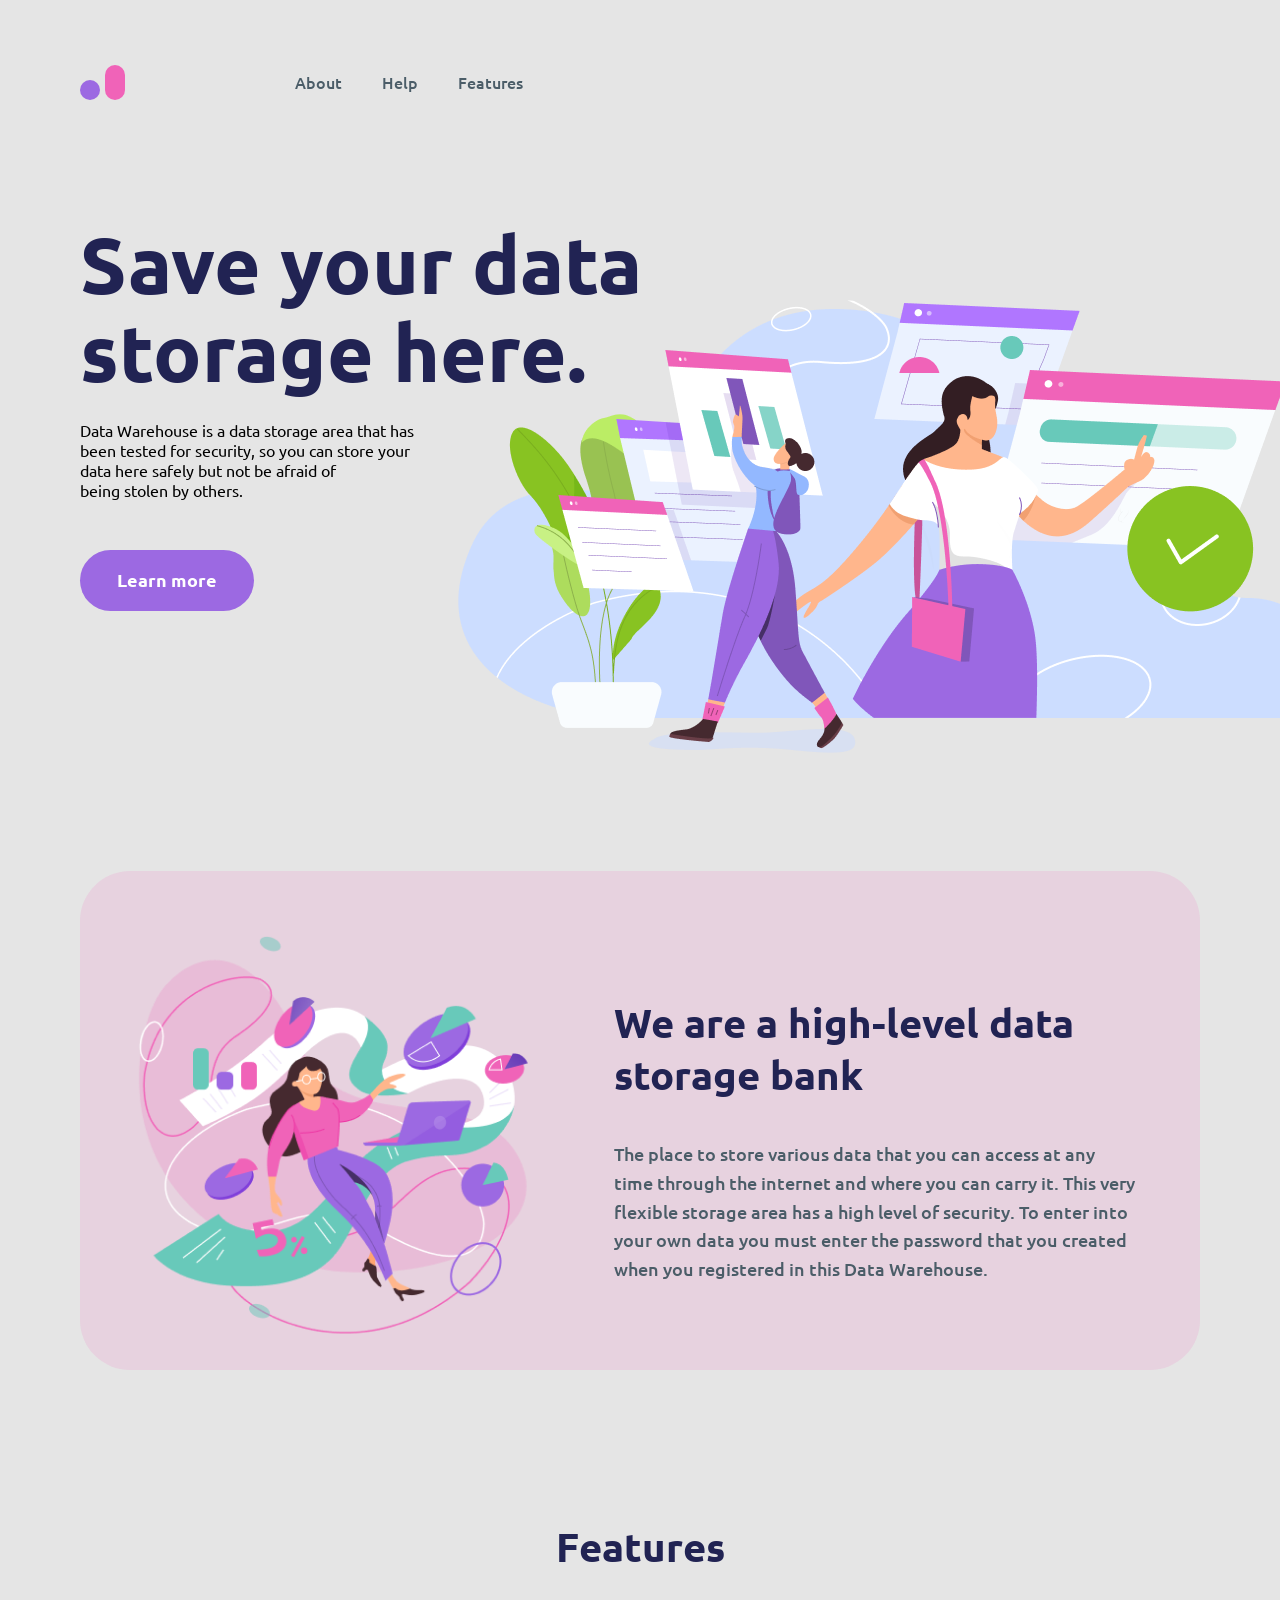
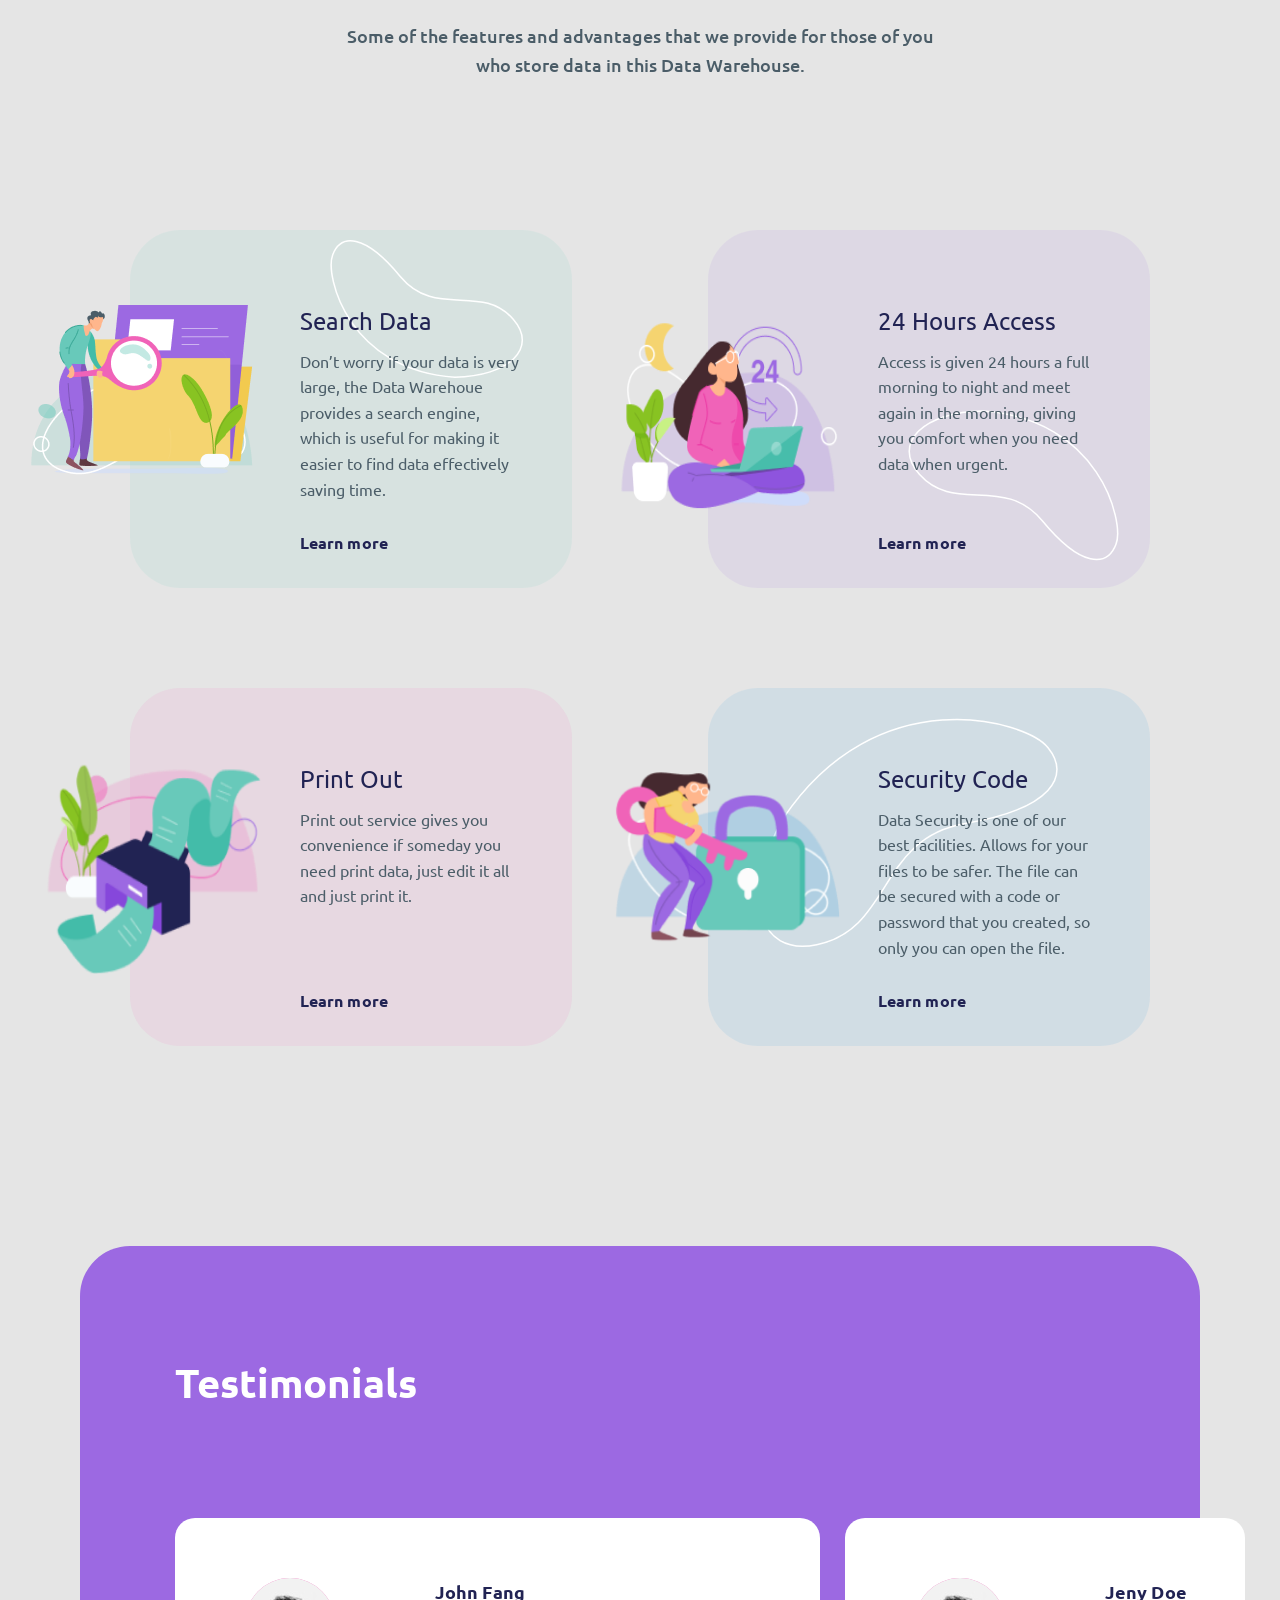
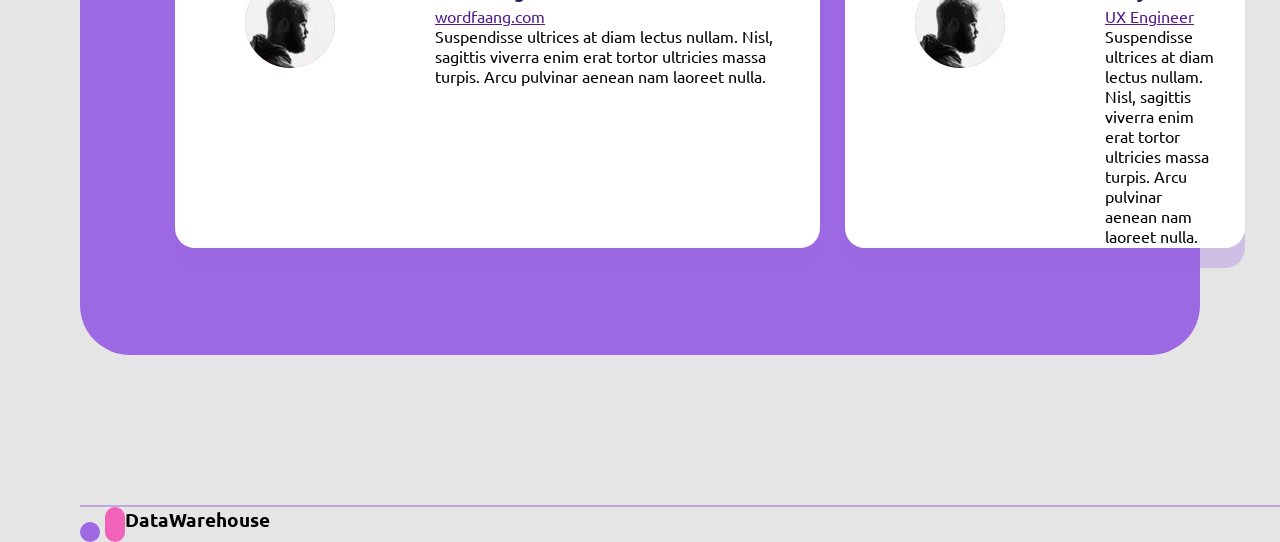
==== index.html @ 1b9391fa "first commit" ====
<!DOCTYPE html>
<html lang="en">

<head>
  <meta charset="UTF-8">
  <meta http-equiv="X-UA-Compatible" content="IE=edge">
  <meta name="viewport" content="width=device-width, initial-scale=1.0">
  <meta name="description" content="Data Warehouse is a data storage area that has been
  tested for security, so you can store your data here
  safely but not be afraid of being stolen by others.">
  <meta name="keywords" content="warehouse, save, data, security, storage, area">
  <link rel="preconnect" href="https://fonts.googleapis.com">
  <link rel="preconnect" href="https://fonts.gstatic.com" crossorigin>
  <link href="https://fonts.googleapis.com/css2?family=Ubuntu:ital,wght@0,400;0,700;1,500&display=swap"
    rel="stylesheet">
  <link rel="stylesheet" href="style.css">
  <title>Warehouse - Save your data storage here.</title>
</head>

<body>
  <div class="container">
    <header class="header">
      <div class="header_container">
        <div class="header_logo">
          <div class="header_logo-1"></div>
          <div class="header_logo-2"></div>
        </div>
  
        <nav class="header_nav">
          <ul>
            <li><a href="">About</a></li>
            <li><a href="">Help</a></li>
            <li><a href="#Features">Features</a></li>
          </ul>
        </nav>
      </div>
  
      <div class="wrapper">
        <div class="header_title">
          <h1>Save your data storage here.</h1>
          <p class="header_title-description">Data Warehouse is a data storage area that has been
            tested for security, so you can store your data here
            safely but not be afraid of <br> being stolen by others.</p>
          <a href="#Features" class="bottom">Learn more</a>
        </div>
        <div class="header_container-img">
          <img src="img/image1.png" alt="" class="container-img" width: 885px>
        </div>
      </div>
    </header>
    <section class="slogan">
      <div>
        <img src="img/image2.png" class="slogan_img" alt="">
      </div>
      <div class="slogan_title">
        <h2>We are a high-level data storage bank</h2>
        <p class="slogan_title-subtitle">The place to store various data that you can access at any time through the
          internet and where you can carry
          it.
          This very flexible storage area has a high level of security. To enter into your own data you must enter the
          password that you created when you registered in this Data Warehouse. </p>
      </div>
    </section>
    <section class="Features">
      <h2 class="Features_title" id="Features">Features</h2>
      <p class="Features_subtitle">Some of the features and advantages that we provide for those of you <br> who store
        data in this Data Warehouse.</p>
      <div class="Features_box">
        <div class="Features_box-background">
          <div class="Features_box-card card1">
            <img src="img/image3.png" alt="">
            <div>
              <h3>Search Data</h3>
              <p>Don’t worry if your data is very large, the Data Warehoue provides a search engine, which is useful for
                making it easier to find data effectively saving time.</p>
              <a href="">Learn more</a>
            </div>
          </div>
        </div>
  
        <div class="Features_box-card card2">
          <img src="img/image4.png" alt="">
          <div>
            <h3>24 Hours Access</h3>
            <p>Access is given 24 hours a full morning to night and
              meet again in the morning, giving you comfort when
              you need data when urgent.</p>
            <a href="">Learn more</a>
          </div>
        </div>
  
        <div class="Features_box-card card3">
          <img src="img/image5.png" alt="">
          <div>
            <h3>Print Out</h3>
            <p>Print out service gives you convenience if someday
              you need print data, just edit it all and just print it.</p>
            <a href="">Learn more</a>
          </div>
        </div>
  
        <div class="Features_box-card card4 ">
          <img src="img/image6.png" alt="">
          <div>
            <h3>Security Code</h3>
            <p>Data Security is one of our best facilities. Allows for your files
              to be safer. The file can be secured with a code or password that
              you created, so only you can open the file.</p>
            <a href="">Learn more</a>
          </div>
        </div>
      </div>
    </section>
    <section class="slider">
      <h3 class="slider_header">Testimonials</h3>
      <div class="slider_wrap">
        <div class="slider_wrap-items">
          <div>
            <img src="img/Ellipse76.svg" alt="">
          </div>
          <div class="inner">
            <p class="name">John Fang </p>
            <a href="">wordfaang.com</a>
            <p class="subtitle">Suspendisse ultrices at diam lectus nullam. 
              Nisl, sagittis viverra enim erat tortor ultricies massa turpis. Arcu pulvinar aenean nam laoreet nulla.</p>
          </div>
          <div class="slider_wrap-items2">
            <div>
              <img src="img/Ellipse76.svg" alt="">
            </div>
            <div class="inner">
              <p class="name">Jeny Doe </p>
              <a href="">UX Engineer</a>
              <p class="subtitle">Suspendisse ultrices at diam lectus nullam. 
                Nisl, sagittis viverra enim erat tortor ultricies massa turpis. Arcu pulvinar aenean nam laoreet nulla.</p>
            </div>
        </div>
      </div>
    </section>
    <div class="line"></div>
    <footer>
      <div class="footer_wrap">
        <div class="header_logo">
          <div class="header_logo-1"></div>
          <div class="header_logo-2"></div>
        </div>
        <h3>DataWarehouse</h3>
      </div>
    </footer>
  </div>
  
</body>

</html>
---- style.css ----
* {
  padding: 0;
  margin: 0;
}

body {
  box-sizing: border-box;
  font-family: "Ubuntu", sans-serif;
  background: #e5e5e5;
}
.container {
  max-width: 1120px;
  margin: 0 auto;
}

.header {
  margin: 65px auto;
  width: 1248px;
}

.header_container {
  display: flex;
}

.header_logo {
  position: relative;
  display: flex;
  background-position-y: bottom;
}

.header_logo-1 {
  position: absolute;
  top: 15px;
  border-radius: 50%;
  width: 20px;
  height: 20px;
  background-color: #9c69e2;
  background-position-y: bottom;
}

.header_logo-2 {
  margin-left: 25px;
  width: 20px;
  height: 35px;
  background: #f063b8;
  border-radius: 20px;
}

.header_nav {
  align-items: center;
  margin-left: 150px;
  display: flex;
  color: #4b5d68;
  font-weight: 500;
}

.header_nav ul {
  display: flex;
}

.header_nav li {
  margin: 0 20px;
  display: block;
  list-style-type: none;
  font-weight: 500;
  line-height: 160%;

  color: #4b5d68;
  transition: 0.3s;
}

li:hover {
  font-weight: 700;
}

.header_nav a {
  text-decoration: none;
  color: #4b5d68;
}

.wrapper {
  position: relative;
  margin-top: 200px;
  display: flex;
  justify-content: space-around;
}

.header_title {
  margin-top: 120px;
}
h1 {
  position: absolute;
  width: 645px;
  height: 184px;
  top: -80px;
  font-weight: bold;
  font-size: 80px;
  line-height: 110%;
  align-items: center;
  color: #212353;
}

header_title-description {
  /* z-index: 2; */
  font-weight: 500;
  font-size: 18px;
  line-height: 160%;
  color: #4b5d68;
}

.bottom {
  position: absolute;
  margin-top: 50px;
  background: #9c69e2;
  border-radius: 50px;
  font-weight: 800;
  font-size: 18px;
  line-height: 160%;
  align-items: center;
  text-align: center;
  text-decoration: none;
  color: #ffffff;
  padding: 16px 37px;
  scroll-behavior: smooth;
}

/* html {
  scroll-behavior: smooth;
} */

.slogan {
  width: 1120px;
  display: flex;
  margin: 100px auto 150px;
  background: rgba(240, 99, 184, 0.15);
  border-radius: 50px;
}

.slogan_img {
  transition: transform 1s ease-in-out;
}

.slogan_img:hover {
  transform: rotate(360deg);
}

.slogan_title h2 {
  margin: 125px 65px 40px;
  font-weight: bold;
  font-size: 40px;
  line-height: 130%;
  display: flex;
  align-items: center;
  color: #212353;
}

.slogan_title-subtitle {
  margin: 0 65px;
  font-weight: 500;
  font-size: 18px;
  line-height: 160%;
  color: #4b5d68;
}

.Features {
  scroll-behavior: smooth;
  margin: 0 auto;
  width: 1120px;
}

.Features_title {
  font-weight: bold;
  font-size: 40px;
  line-height: 130%;
  text-align: center;
  color: #212353;
}

.Features_subtitle {
  margin: 50px auto 100px;
  font-weight: 500;
  font-size: 18px;
  line-height: 160%;
  text-align: center;
  color: #4b5d68;
}

.Features_box {
  margin: auto;
  display: flex;
  justify-content: space-between;
  flex-wrap: wrap;
}

.Features_box-card {
  position: relative;
  z-index: 3;
  width: 442px;
  margin: 50px;
  height: 358px;
  display: flex;
  /* background-color: #68c9ba; */
  border-radius: 50px;
}

.Features_box-card img {
  position: absolute;
  top: 75px;
  right: 310px;
  width: 232px;
  height: 211px;
}

.Features_box-card h3 {
  position: absolute;
  top: 75px;
  left: 170px;
  font-weight: normal;
  font-size: 24px;
  line-height: 130%;
  display: flex;
  align-items: center;

  color: #212353;
}

.Features_box-card p {
  position: absolute;
  width: 220px;
  height: 160px;
  left: 170px;
  top: 119px;
  font-size: 16px;
  line-height: 160%;
  color: #4b5d68;
}

.Features_box-card a {
  position: absolute;
  left: 170px;
  top: 300px;
  align-items: center;
  letter-spacing: 0.005em;
  font-weight: 900;
  text-decoration: none;
  line-height: 160%;
  color: #212353;
}

.card1 {
  background: rgba(104, 201, 186, 0.1);
  background-image: url(img/Vector\ 56.1.svg);
  background-repeat: no-repeat;
  background-position: 200px 10px;
}

.card2 {
  background: rgba(156, 105, 226, 0.1);
  background-image: url(img/Vector\ 56.2.svg);
  background-repeat: no-repeat;
  background-position: 200px 180px;
}

.card3 {
  background: rgba(240, 99, 184, 0.1);
}

.card4 {
  background: rgba(45, 156, 219, 0.1);
  background-image: url(img/Vector\ 56.svg);
  background-repeat: no-repeat;
  background-position: 50px 30px;
}

.slider {
  position: relative;
  width: 1120px;
  height: 709px;
  margin: 150px auto;
  background: #9c69e2;
  border-radius: 50px;
}

.slider_header {
  padding: 110px 95px;
  font-weight: bold;
  font-size: 40px;
  line-height: 130%;
  align-items: center;
  color: #ffffff;
}

.slider_wrap-items {
  display: flex;
  position: absolute;
  width: 645px;
  height: 330px;
  margin-left: 95px;
  background: #ffffff;
  box-shadow: 0px 20px 0px rgba(156, 105, 226, 0.3);
  border-radius: 20px;
}

.slider_wrap img {
  width: 90px;
  margin: 60px 70px 0;
}

.inner {
  margin: 60px 30px;
}

.name {
  font-weight: 900;
  font-size: 18px;
  line-height: 160%;
  letter-spacing: 0.005em;
  color: #212353;
}

.slider_wrap-items2 {
  display: flex;
  position: absolute;
  left: 670px;
  width: 400px;
  height: 330px;
  background: #ffffff;
  box-shadow: 0px 20px 0px rgba(156, 105, 226, 0.3);
  border-radius: 20px;
}

.line {
  width: 1200px;
  height: 2px;
  left: 0px;
  top: 3648px;
  background: #9c69e2;
  opacity: 0.5;
}

.footer_wrap {
  display: flex;
}
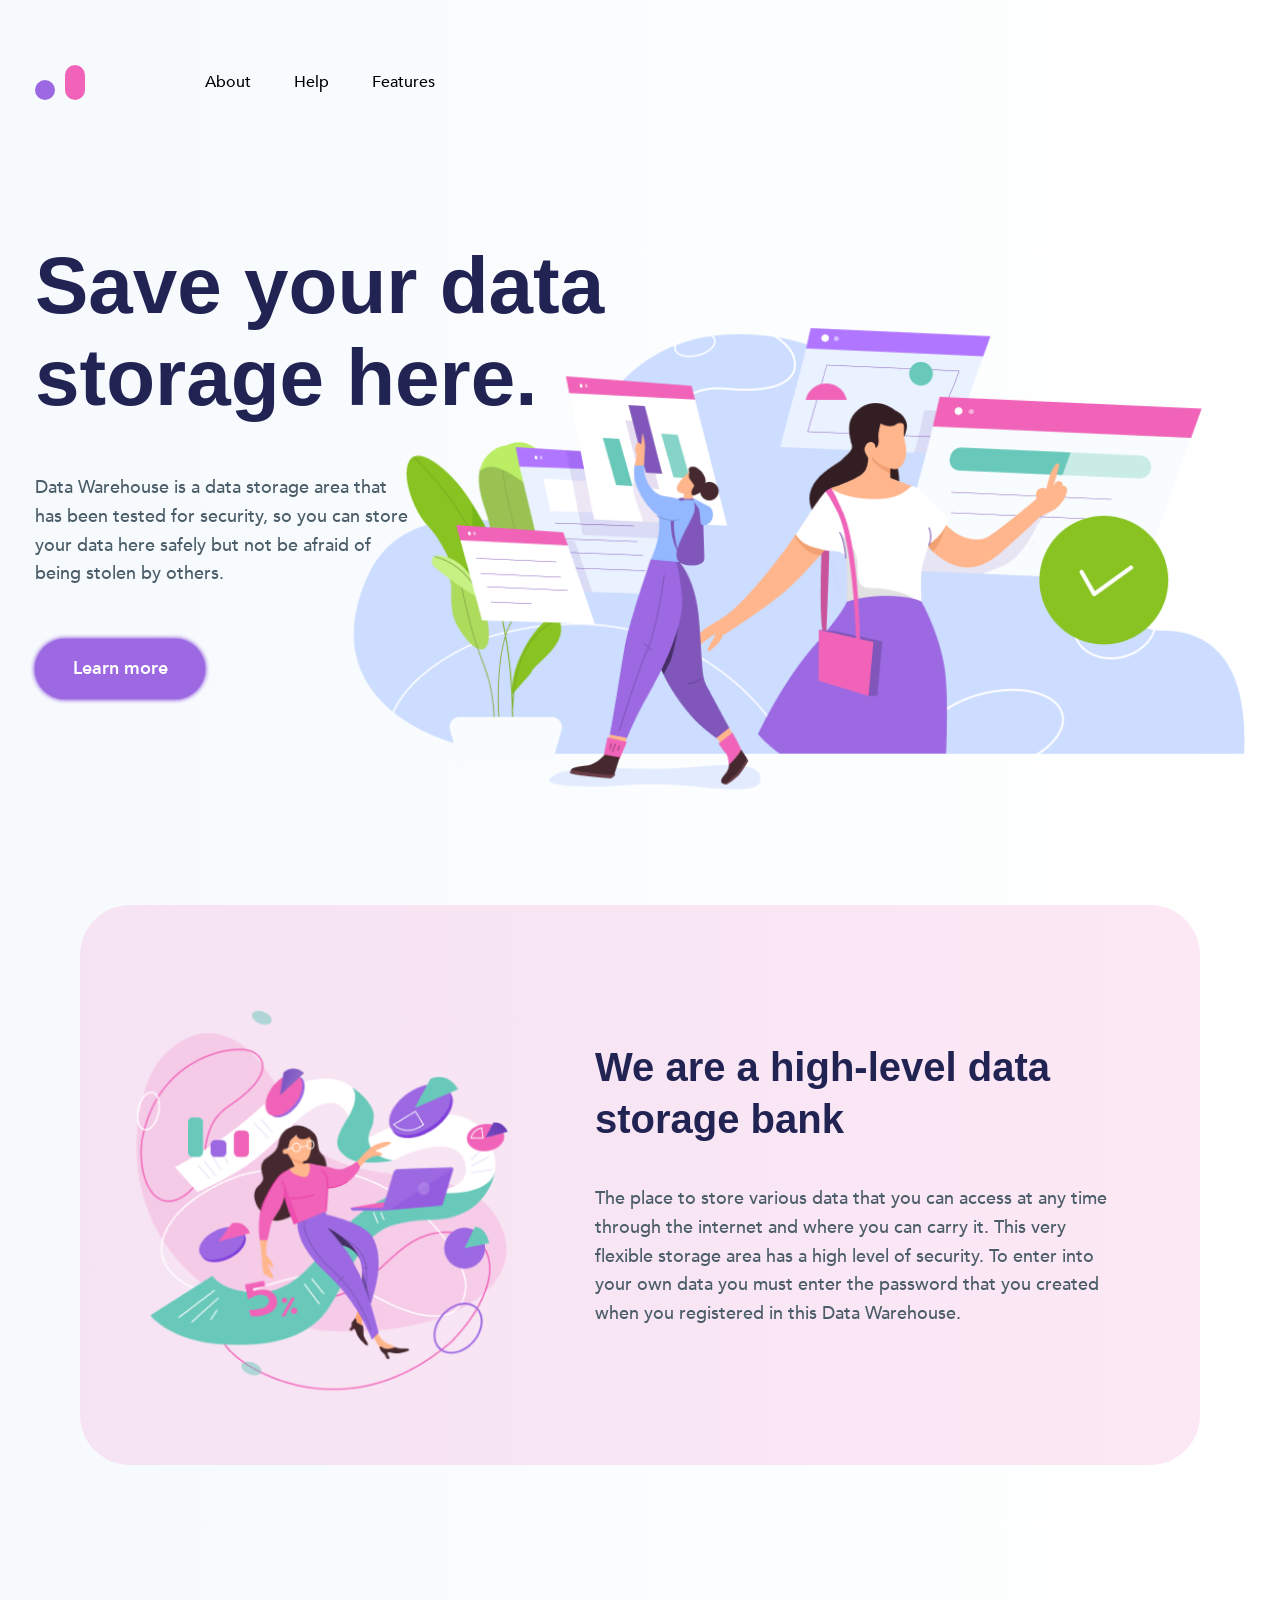
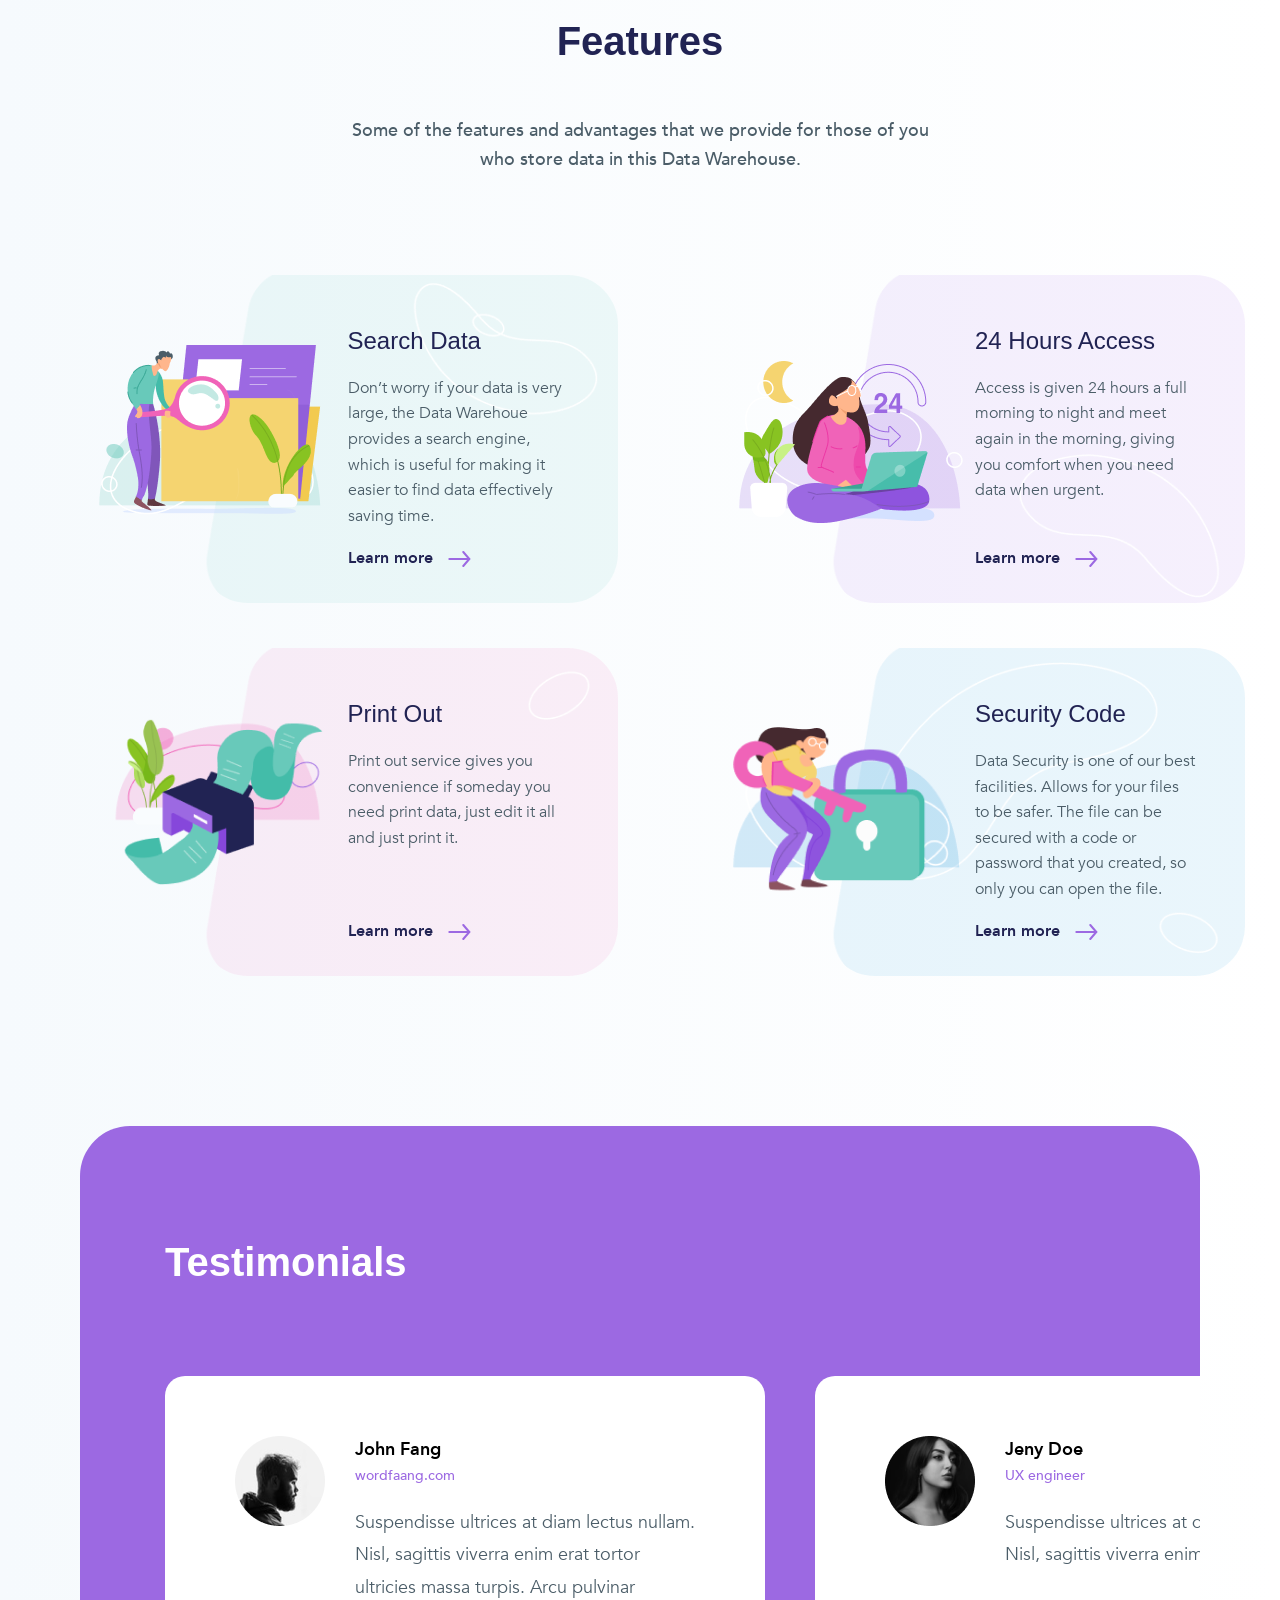
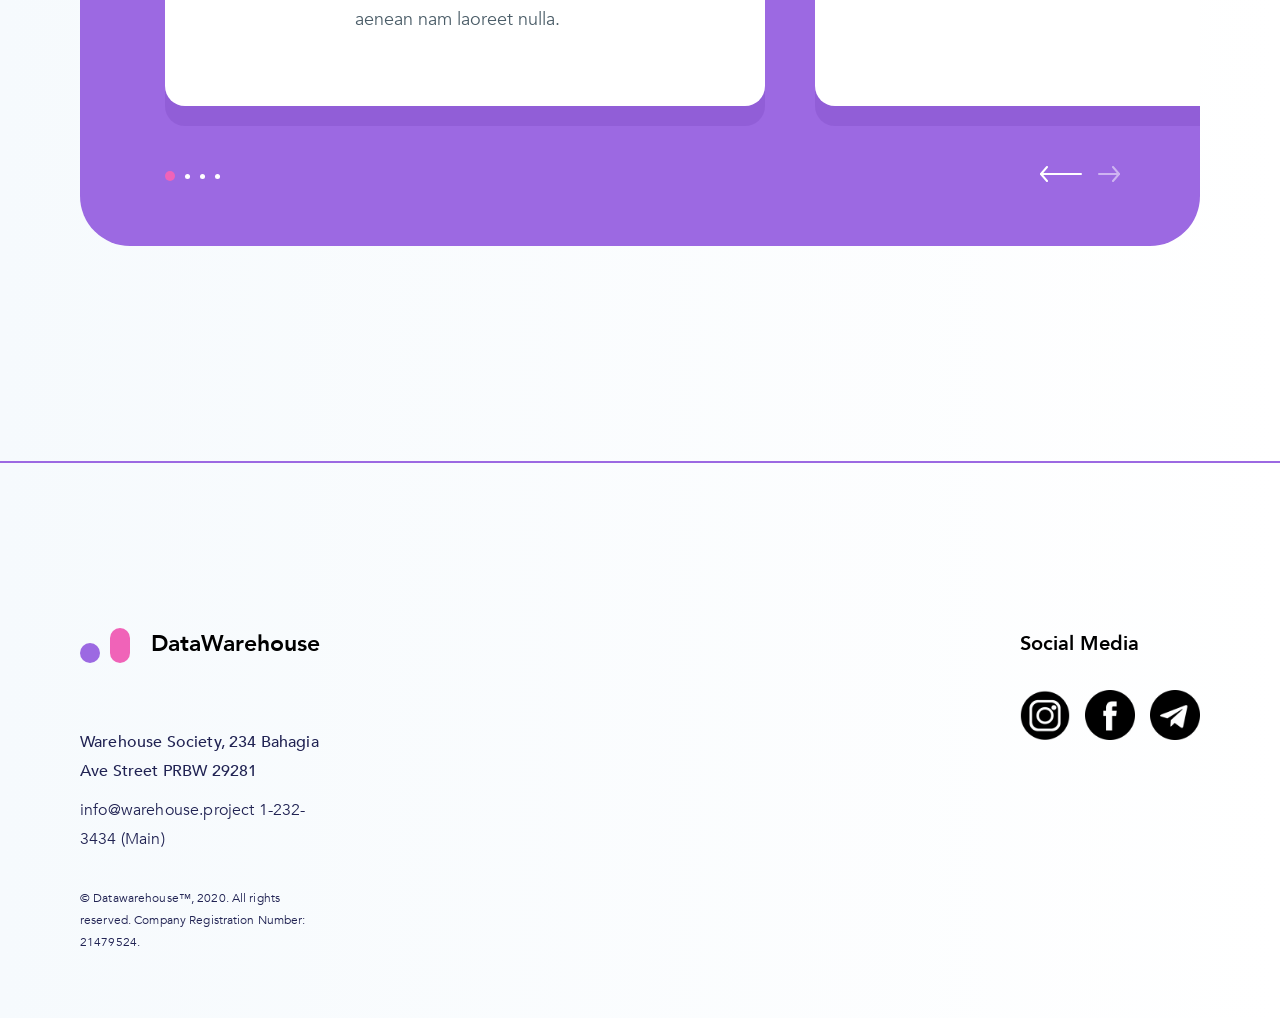
==== commit 6cd8d88a: "fix" ====
--- a/index.html
+++ b/index.html
@@ -1,154 +1,161 @@
 <!DOCTYPE html>
 <html lang="en">
-
 <head>
   <meta charset="UTF-8">
-  <meta http-equiv="X-UA-Compatible" content="IE=edge">
   <meta name="viewport" content="width=device-width, initial-scale=1.0">
   <meta name="description" content="Data Warehouse is a data storage area that has been
-  tested for security, so you can store your data here
-  safely but not be afraid of being stolen by others.">
+tested for security, so you can store your data here
+safely but not be afraid of being stolen by others.">
   <meta name="keywords" content="warehouse, save, data, security, storage, area">
-  <link rel="preconnect" href="https://fonts.googleapis.com">
-  <link rel="preconnect" href="https://fonts.gstatic.com" crossorigin>
-  <link href="https://fonts.googleapis.com/css2?family=Ubuntu:ital,wght@0,400;0,700;1,500&display=swap"
-    rel="stylesheet">
-  <link rel="stylesheet" href="style.css">
+  <meta property="og:image" content="https://avatars.mds.yandex.net/i?id=4b08911ec8e85c79b17855c3adf799e8-5299516-images-thumbs&n=13"/>
+  <meta property="og:title" content="Save your data storage here"/>
+  <meta property="og:description" content="Data Warehouse is a data storage area that has been tested for security, so you can store your data here safely but not be afraid of being stolen by others"/>
+  <link rel="shortcut icon" href="/favicon.ico" type="image/x-icon">
+  <link rel="icon" href="/favicon.ico" type="image/x-icon">
+  <link rel="stylesheet" href="./styles/index.css">
   <title>Warehouse - Save your data storage here.</title>
 </head>
-
-<body>
-  <div class="container">
-    <header class="header">
-      <div class="header_container">
-        <div class="header_logo">
-          <div class="header_logo-1"></div>
-          <div class="header_logo-2"></div>
-        </div>
-  
-        <nav class="header_nav">
-          <ul>
-            <li><a href="">About</a></li>
-            <li><a href="">Help</a></li>
-            <li><a href="#Features">Features</a></li>
-          </ul>
-        </nav>
-      </div>
-  
-      <div class="wrapper">
-        <div class="header_title">
-          <h1>Save your data storage here.</h1>
-          <p class="header_title-description">Data Warehouse is a data storage area that has been
-            tested for security, so you can store your data here
-            safely but not be afraid of <br> being stolen by others.</p>
-          <a href="#Features" class="bottom">Learn more</a>
-        </div>
-        <div class="header_container-img">
-          <img src="img/image1.png" alt="" class="container-img" width: 885px>
-        </div>
-      </div>
-    </header>
-    <section class="slogan">
-      <div>
-        <img src="img/image2.png" class="slogan_img" alt="">
-      </div>
-      <div class="slogan_title">
-        <h2>We are a high-level data storage bank</h2>
-        <p class="slogan_title-subtitle">The place to store various data that you can access at any time through the
-          internet and where you can carry
-          it.
-          This very flexible storage area has a high level of security. To enter into your own data you must enter the
-          password that you created when you registered in this Data Warehouse. </p>
-      </div>
+<body class="body">
+<div class="page">
+  <header class="header">
+    <div class="logo">
+      <div class="logo__circle"></div>
+      <div class="logo__rectangle"></div>
+    </div>
+    <nav class="navbar">
+      <a href="#about" class="navbar__item">About</a>
+      <a href="#footer" class="navbar__item">Help</a>
+      <a href="#features" class="navbar__item">Features</a>
+    </nav>
+  </header>
+  <main>
+    <section class="callToAction">
+      <h1 class="callToAction__title">Save your data storage here.</h1>
+      <p class="callToAction__descr">Data Warehouse is a data storage area that has been
+        tested for security, so you can store your data here
+        safely but not be afraid of being stolen by others.</p>
+      <a href="#features" class="callToAction__btn">Learn more</a>
     </section>
-    <section class="Features">
-      <h2 class="Features_title" id="Features">Features</h2>
-      <p class="Features_subtitle">Some of the features and advantages that we provide for those of you <br> who store
-        data in this Data Warehouse.</p>
-      <div class="Features_box">
-        <div class="Features_box-background">
-          <div class="Features_box-card card1">
-            <img src="img/image3.png" alt="">
-            <div>
-              <h3>Search Data</h3>
-              <p>Don’t worry if your data is very large, the Data Warehoue provides a search engine, which is useful for
-                making it easier to find data effectively saving time.</p>
-              <a href="">Learn more</a>
-            </div>
+    <section id="about" class="about">
+      <h2 class="about__title">We are a high-level data
+        storage bank</h2>
+      <p class="about__descr">The place to store various data that you can access at any time through the internet and
+        where you can carry it.
+        This very flexible storage area has a high level of security. To enter into your own data you must enter the
+        password that you created when you registered in this Data Warehouse. </p>
+    </section>
+    <section id="features" class="features">
+      <h2 class="features__title">Features</h2>
+      <p class="features__descr">Some of the features and advantages that we provide for those of you who store data in
+        this Data Warehouse.</p>
+      <ul class="features__list">
+        <li class="features__item search">
+          <div>
+            <h3 class="item__title">Search Data</h3>
+            <p class="item__descr">Don’t worry if your data is very large, the Data Warehoue provides a search engine,
+              which is useful for making it easier to find data effectively saving time.</p>
+          </div>
+          <a href="#" class="item__link">Learn more<img src="./images/Features/arrow.svg"/></a>
+        </li>
+        <li class="features__item access">
+          <div>
+            <h3 class="item__title">24 Hours Access</h3>
+            <p class="item__descr">Access is given 24 hours a full morning to night and
+              meet again in the morning, giving you comfort when
+              you need data when urgent.</p>
+          </div>
+          <a href="#" class="item__link">Learn more <img src="./images/Features/arrow.svg"/></a>
+        </li>
+        <li class="features__item print">
+          <div>
+            <h3 class="item__title">Print Out</h3>
+            <p class="item__descr">Print out service gives you convenience if someday
+              you need print data, just edit it all and just print it.</p>
+          </div>
+          <a href="#" class="item__link">Learn more<img src="./images/Features/arrow.svg"/></a>
+        </li>
+        <li class="features__item security">
+          <div>
+            <h3 class="item__title">Security Code</h3>
+            <p class="item__descr">Data Security is one of our best facilities. Allows for your files
+              to be safer. The file can be secured with a code or password that
+              you created, so only you can open the file.</p>
+          </div>
+          <a href="#" class="item__link">Learn more<img src="./images/Features/arrow.svg"/></a>
+        </li>
+      </ul>
+    </section>
+    <section class="testimonials">
+      <h2 class="testimonials__title">Testimonials</h2>
+      <div class="testimonials__slider">
+        <div class="testimonials__slide">
+          <img class="slide__img" src="./images/slider/ava1.png" alt="ava">
+          <div class="slide__info">
+            <div class="slide__title">John Fang</div>
+            <a href="#" class="slide__link">wordfaang.com</a>
+            <p class="slide__descr">
+              Suspendisse ultrices at diam lectus nullam.
+              Nisl, sagittis viverra enim erat tortor ultricies massa turpis. Arcu pulvinar aenean nam laoreet nulla.
+            </p>
           </div>
         </div>
-  
-        <div class="Features_box-card card2">
-          <img src="img/image4.png" alt="">
-          <div>
-            <h3>24 Hours Access</h3>
-            <p>Access is given 24 hours a full morning to night and
-              meet again in the morning, giving you comfort when
-              you need data when urgent.</p>
-            <a href="">Learn more</a>
-          </div>
-        </div>
-  
-        <div class="Features_box-card card3">
-          <img src="img/image5.png" alt="">
-          <div>
-            <h3>Print Out</h3>
-            <p>Print out service gives you convenience if someday
-              you need print data, just edit it all and just print it.</p>
-            <a href="">Learn more</a>
-          </div>
-        </div>
-  
-        <div class="Features_box-card card4 ">
-          <img src="img/image6.png" alt="">
-          <div>
-            <h3>Security Code</h3>
-            <p>Data Security is one of our best facilities. Allows for your files
-              to be safer. The file can be secured with a code or password that
-              you created, so only you can open the file.</p>
-            <a href="">Learn more</a>
+        <div class="testimonials__slide">
+          <img class="slide__img" src="./images/slider/ava2.png" alt="ava">
+          <div class="slide__info">
+            <div class="slide__title">Jeny Doe</div>
+            <a href="#" class="slide__link">UX engineer</a>
+            <p class="slide__descr">Suspendisse ultrices at diam lectus nullam. Nisl, sagittis viverra enim erat tortor
+            </p>
           </div>
         </div>
       </div>
-    </section>
-    <section class="slider">
-      <h3 class="slider_header">Testimonials</h3>
-      <div class="slider_wrap">
-        <div class="slider_wrap-items">
-          <div>
-            <img src="img/Ellipse76.svg" alt="">
-          </div>
-          <div class="inner">
-            <p class="name">John Fang </p>
-            <a href="">wordfaang.com</a>
-            <p class="subtitle">Suspendisse ultrices at diam lectus nullam. 
-              Nisl, sagittis viverra enim erat tortor ultricies massa turpis. Arcu pulvinar aenean nam laoreet nulla.</p>
-          </div>
-          <div class="slider_wrap-items2">
-            <div>
-              <img src="img/Ellipse76.svg" alt="">
-            </div>
-            <div class="inner">
-              <p class="name">Jeny Doe </p>
-              <a href="">UX Engineer</a>
-              <p class="subtitle">Suspendisse ultrices at diam lectus nullam. 
-                Nisl, sagittis viverra enim erat tortor ultricies massa turpis. Arcu pulvinar aenean nam laoreet nulla.</p>
-            </div>
+      <div class="testimonials__controls">
+        <div class="testimonials__dots">
+          <span class="testimonials__dot testimonials__dot_active"></span>
+          <span class="testimonials__dot"></span>
+          <span class="testimonials__dot"></span>
+          <span class="testimonials__dot"></span>
+        </div>
+        <div class="testimonials__arrows">
+          <div class="testimonials__arrows_prev"><img src="./images/slider/arrow_prev.svg" alt="arrow"></div>
+          <div class="testimonials__arrows_next"><img src="./images/slider/arrow_next.svg" alt="arrow"></div>
         </div>
       </div>
     </section>
-    <div class="line"></div>
-    <footer>
-      <div class="footer_wrap">
-        <div class="header_logo">
-          <div class="header_logo-1"></div>
-          <div class="header_logo-2"></div>
+  </main>
+</div>
+<footer id="footer" class="footer">
+  <div class="footer__wrapper">
+    <div class="contacts">
+      <div class="contacts__head">
+        <div class="logo">
+          <div class="logo__circle"></div>
+          <div class="logo__rectangle"></div>
         </div>
-        <h3>DataWarehouse</h3>
+        <h3 class="contacts__title">DataWarehouse</h3>
       </div>
-    </footer>
+      <p class="contacts__address">Warehouse Society, 234
+        Bahagia Ave Street
+        PRBW 29281
+      </p>
+      <p class="contacts__info">
+        info@warehouse.project
+        1-232-3434 (Main)
+      </p>
+      <p class="contacts__copyright">
+        © Datawarehouse™, 2020. All rights reserved.
+        Company Registration Number: 21479524.
+      </p>
+    </div>
+    <div class="social">
+      <h3 class="social__head">Social Media</h3>
+      <ul class="social__list">
+        <li class="social__item"><a href="#"><img src="./images/social/instagram.png" alt="instagram"></a></li>
+        <li class="social__item"><a href="#"><img src="./images/social/facebook.png" alt="instagram"></a></li>
+        <li class="social__item"><a href="#"><img src="./images/social/telegram.png" alt="instagram"></a></li>
+      </ul>
+    </div>
   </div>
-  
+</footer>
 </body>
-
 </html>
--- a/styles/index.css
+++ b/styles/index.css
@@ -0,0 +1,38 @@
+@import url('../vendor/normalize.css');
+@import url('../fonts/fonts.css');
+/*body*/
+@import url('../blocks/body/body.css');
+@import url('../blocks/page/page.css');
+/*header*/
+@import url('../blocks/header/header.css');
+/*logo*/
+@import url('../blocks/logo/logo.css');
+/*navbar*/
+@import url('../blocks/navbar/navbar.css');
+@import url('../blocks/navbar/__item/navbar__item.css');
+/*callToAction*/
+@import url('../blocks/callToAction/callToAction.css');
+@import url('../blocks/callToAction/__btn/callToAction__btn.css');
+@import url('../blocks/callToAction/__descr/callToAction__descr.css');
+@import url('../blocks/callToAction/__title/callToAction__title.css');
+/*about*/
+@import url('../blocks/about/about.css');
+@import url('../blocks/about/__title/about__title.css');
+@import url('../blocks/about/__descr/about__descr.css');
+/*features*/
+@import url('../blocks/features/features.css');
+@import url('../blocks/features/__descr/features__descr.css');
+@import url('../blocks/features/__title/features__title.css');
+@import url('../blocks/features/__list/features__list.css');
+@import url('../blocks/features/__item/features__item.css');
+/*testimonials*/
+@import url('../blocks/testimonials/testimonials.css');
+@import url('../blocks/testimonials/__title/testimonials__title.css');
+@import url('../blocks/testimonials/__slider/testimonials__slider.css');
+@import url('../blocks/testimonials/__slide/testimonials__slide.css');
+@import url('../blocks/testimonials/__controls/testimonials__controls.css');
+/*footer*/
+@import url('../blocks/footer/footer.css');
+@import url('../blocks/footer/footer__wrapper/footer__wrapper.css');
+@import url('../blocks/footer/contacts/contacts.css');
+@import url('../blocks/footer/social/social.css');
